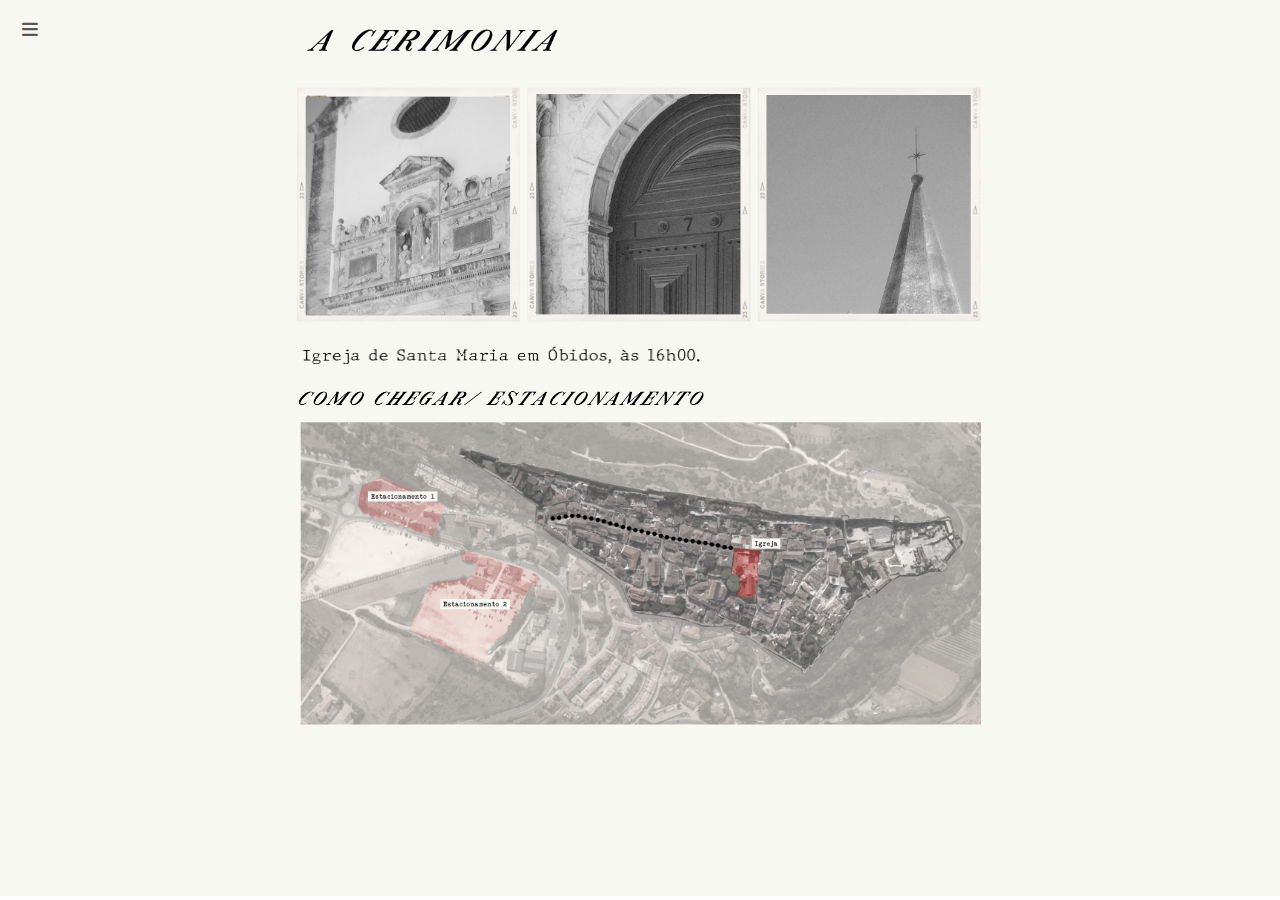
==== cerimonia.html @ 0377df5d "fix html" ====
<!DOCTYPE html>
<html lang="pt-BR">

<head>
    <meta charset="UTF-8">
    <meta name="viewport" content="width=device-width, initial-scale=1.0">
    <title>Casamento Maria e Afonso</title>
    <link rel="stylesheet" href="css/style.css">
    <link rel="preconnect" href="https://fonts.googleapis.com">
    <link rel="preconnect" href="https://fonts.gstatic.com" crossorigin>
    <link
        href="https://fonts.googleapis.com/css2?family=Bodoni+Moda:ital,opsz,wght@0,6..96,400..900;1,6..96,400..900&display=swap"
        rel="stylesheet">
    <link rel="stylesheet" href="https://cdnjs.cloudflare.com/ajax/libs/font-awesome/6.0.0-beta3/css/all.min.css">
</head>

<body>
    <div id="menu-container"></div>
    <script>
        function loadMenu() {
            fetch('menu.html')
                .then(response => response.text())
                .then(data => {
                    document.getElementById('menu-container').innerHTML = data;
                });
        }

        // Chama a função para carregar o menu
        loadMenu();

        // Função para abrir e fechar o menu
        function toggleMenu() {
            var sidebar = document.querySelector(".sidebar");
            sidebar.classList.toggle('open');
            var sidebarMenuIcon = document.querySelector(".sidebar-menu");
            sidebarMenuIcon.classList.toggle('hidden');
        }
    </script>
    <main class="container" style="max-width: 700px;">
        <section class="inicio">
            <div class="imagens-casamento" style="justify-content: left;">
                <div class="cocktail-container" style="max-width: 60%;">
                    <img src="images/cerimonia/title.png" style="height: 60px;" alt="CERIMONIA">
                </div>
                <div class="cocktail-container">
                    <img src="images/cerimonia/banner.png" alt="CASA DAS GAEIRAS">
                </div>
                <a href="https://maps.app.goo.gl/cPDJpxjH6NmcFPxt8" target="_blank">
                    <div class="cocktail-container" style="max-width: 60%;">
                        <img src="images/cerimonia/address.png" alt="MORADA">
                    </div>
                </a>
                <a href="https://maps.app.goo.gl/32hAv3rwcf7EiDCJ9" target="_blank">
                    <div class="cocktail-container" style="max-width: 60%;">
                        <img src="images/cerimonia/como-chegar.png" alt="COMO CHEGAR">
                    </div>
                    <div class="cerimonia-container">
                        <img src="images/cerimonia/estacionamento.png" alt="Estacionamento">
                    </div>
                </a>
            </div>
        </section>
    </main>
</body>

</html>
---- css/style.css ----
body {
    font-family: "Bodoni Moda", serif;
    font-optical-sizing: auto;
    margin: 0;
    padding: 0;
    background-image: url('../images/fundo.jpg');
    background-size: cover;
    background-repeat: no-repeat;
    background-attachment: fixed;
}

.container {
    width: 80%;
    max-width: 1200px;
    margin: 10px auto;
    padding: 0 15px;
}

.inicio {
    text-align: justify;
    margin-bottom: 30px;
}

.imagens-casamento {
    display: flex;
    flex-wrap: wrap;
    justify-content: center;
    gap: 10px;
}

.imagens-casamento img {
    width: 100%;
    height: auto;
    border-radius: 8px;
}

.formulario iframe {
    width: 100%;
    height: 800px;
    border: none;
}

.cerimonia-container {
    display: flex;
    flex-direction: column;
    align-items: center;
}

.cerimonia-container img {
    display: block;
    width: 100%;
    height: auto;
    border-radius: 8px;
}

.cocktail-container {
    display: flex;
    flex-direction: column;
}

.cocktail-container img {
    display: block;
    width: 100%;
    height: auto;
    border-radius: 8px;
}

/* Side Bar*/
.sidebar {
    position: fixed;
    top: 0;
    left: 0;
    height: 100%;
    width: 250px;
    background-color: #333;
    color: #fff;
    padding: 10px;
    opacity: 0;
    visibility: hidden;
    /* Initially hidden */
    transition: opacity 0.3s ease, visibility 0.3s ease;
    /* Smooth fade-in/out */
}

i.sidebar-icon {
    width: 30px;
}

/* Open state */
.sidebar.open {
    opacity: 1;
    visibility: visible;
}

.sidebar-menu.hidden {
    opacity: 0;
    visibility: hidden;
}

/* Button to open the sidebar */
.open-btn {
    font-size: 20px;
    cursor: pointer;
    padding: 20px 20px 0px 20px;
}

/* Rest of the page content */
.content {
    margin-left: 250px;
    padding: 20px;
}

.sidebar a {
    padding: 15px 20px;
    text-decoration: none;
    font-size: 18px;
    color: white;
    display: block;
    transition: 0.3s;
}

.sidebar a.menu-icon {
    cursor: pointer;
    padding: 6px 12px;
    text-decoration: none;
    font-size: 18px;
    color: white;
    display: block;
    transition: 0.3s;
    border-radius: 4px;
    width: 15px
}

.sidebar a.menu-icon:hover {
    padding: 6px 12px;
    text-decoration: none;
    background-color: #575757;
    font-size: 18px;
    color: white;
    display: block;
    transition: 0.3s;
    border-radius: 4px;
    width: 15px
}

.sidebar a:hover {
    background-color: #575757;
    border-radius: 4px;
}

.sidebar-menu {
    margin: 6px 0px 0px 13px;
    display: block;
    position: absolute;
    cursor: pointer;
}

.sidebar-menu .menu-icon {
    padding: 5px 9px;
    text-decoration: none;
    color: #575757;
    font-size: 18px;
    transition: 0.3s;
    border-radius: 4px;
}

.sidebar-menu .menu-icon:hover {
    background-color: #575757;
    color: white;
}


/* Responsividade */
@media (max-width: 768px) {
    .container {
        width: 90%;
    }

    .sidebar-menu {
        position: static;
        margin-top: 16px;
    }

    .imagens-casamento {
        flex-direction: column;
        align-items: center;
    }

    .imagens-casamento img {
        max-width: 90%;
    }

    .cerimonia-container img {
        max-width: 300px;
    }

    .cocktail-container img {
        max-width: 300px;
    }
}
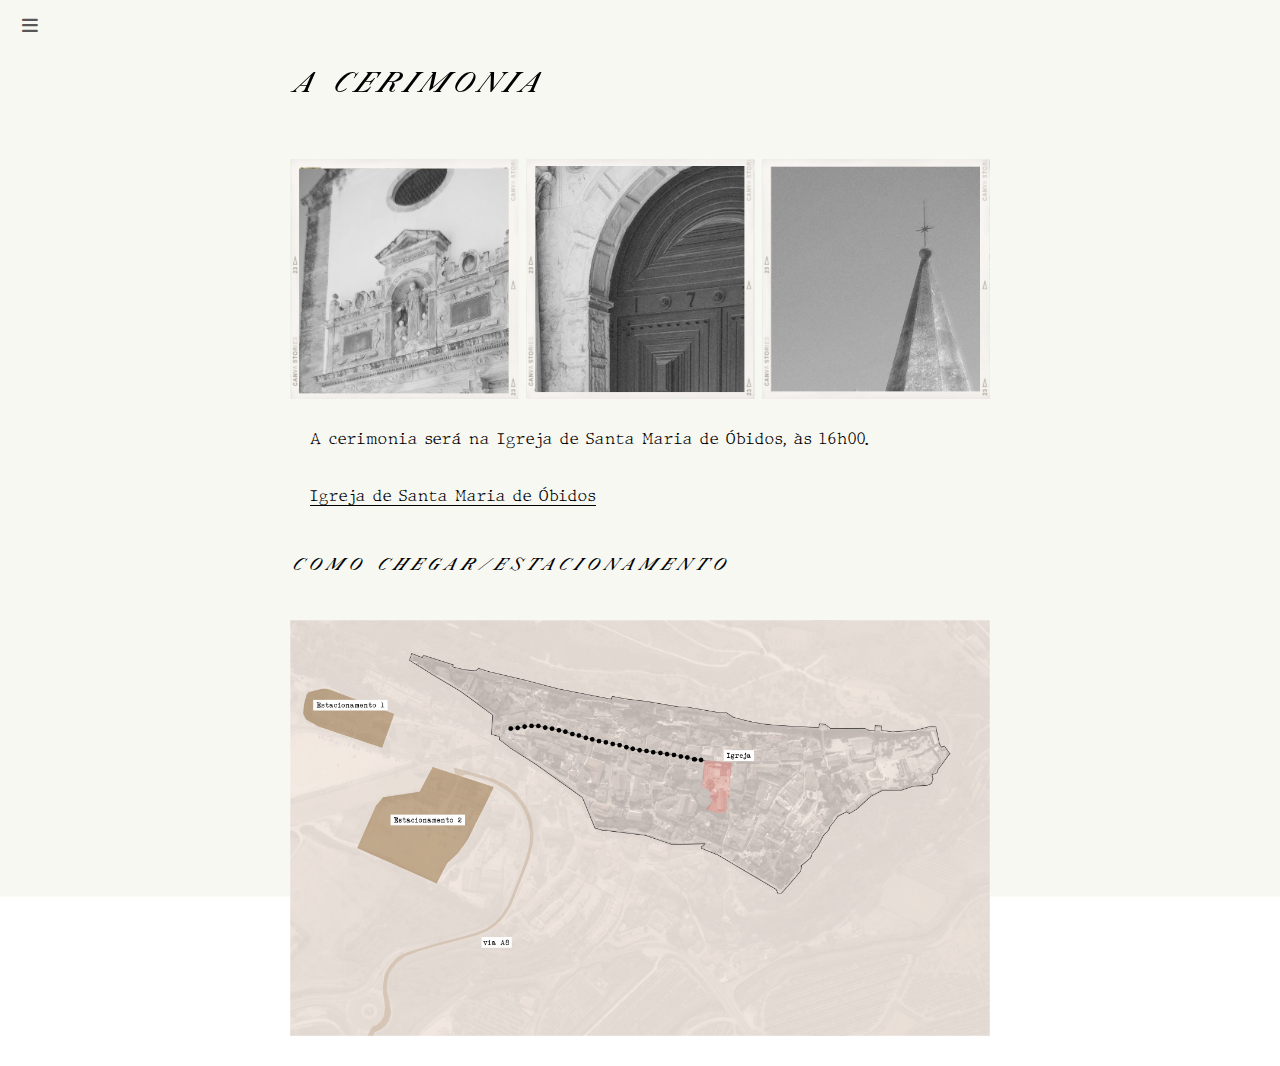
==== commit 95973c63: "Replaced images with text and imported fonts" ====
--- a/cerimonia.html
+++ b/cerimonia.html
@@ -39,24 +39,21 @@
     <main class="container" style="max-width: 700px;">
         <section class="inicio">
             <div class="imagens-casamento" style="justify-content: left;">
-                <div class="cocktail-container" style="max-width: 60%;">
-                    <img src="images/cerimonia/title.png" style="height: 60px;" alt="CERIMONIA">
-                </div>
+                <h2>a cerimonia</h2>
                 <div class="cocktail-container">
                     <img src="images/cerimonia/banner.png" alt="CASA DAS GAEIRAS">
                 </div>
-                <a href="https://maps.app.goo.gl/cPDJpxjH6NmcFPxt8" target="_blank">
-                    <div class="cocktail-container" style="max-width: 60%;">
-                        <img src="images/cerimonia/address.png" alt="MORADA">
-                    </div>
-                </a>
+                <div class="cocktail-container">
+                    <span>A cerimonia será na Igreja de Santa Maria de Óbidos, às 16h00.</span><br>
+                    <a href="https://maps.app.goo.gl/cPDJpxjH6NmcFPxt8" target="_blank">
+                        <span>Igreja de Santa Maria de Óbidos</span>
+                    </a>
+                </div>
+                <h3>como chegar/estacionamento</h3>
                 <a href="https://maps.app.goo.gl/32hAv3rwcf7EiDCJ9" target="_blank">
-                    <div class="cocktail-container" style="max-width: 60%;">
-                        <img src="images/cerimonia/como-chegar.png" alt="COMO CHEGAR">
-                    </div>
-                    <div class="cerimonia-container">
-                        <img src="images/cerimonia/estacionamento.png" alt="Estacionamento">
-                    </div>
+                        <div class="cerimonia-container">
+                            <img src="images/cerimonia/estacionamento.png" alt="Estacionamento">
+                        </div>
                 </a>
             </div>
         </section>
--- a/css/style.css
+++ b/css/style.css
@@ -1,5 +1,44 @@
+@font-face {
+    font-family: 'modern_prestige';
+    src: url('fonts/Modern-Prestige.eot');
+    src: url('fonts/Modern-Prestige.eot?#iefix') format('embedded-opentype'),
+        url('fonts/Modern-Prestige.woff2') format('woff2'),
+        url('fonts/Modern-Prestige.woff') format('woff'),
+        url('fonts/Modern-Prestige.ttf') format('truetype'),
+        url('fonts/Modern-Prestige.svg#modern_prestige') format('svg');
+    font-weight: normal;
+    font-style: normal;
+}
+
+@font-face {
+    font-family: 'jmh_typewriter';
+    src: url('fonts/JMH-Typewriter-Thin.eot');
+    src: url('fonts/JMH-Typewriter-Thin.eot?#iefix') format('embedded-opentype'),
+        url('fonts/JMH-Typewriter-Thin.woff2') format('woff2'),
+        url('fonts/JMH-Typewriter-Thin.woff') format('woff'),
+        url('fonts/JMH-Typewriter-Thin.ttf') format('truetype'),
+        url('fonts/JMH-Typewriter-Thin.svg#jmh_typewriter') format('svg');
+    font-weight: normal;
+    font-style: normal;
+}
+
+h2 {
+    font-family: 'modern_prestige', sans-serif;
+    font-size: 50px;
+    font-weight: 100;
+    letter-spacing: 6px;
+}
+
+h3 {
+    font-family: 'modern_prestige', sans-serif;
+    font-size: 30px;
+    font-weight: 100;
+    letter-spacing: 6px;
+    color: #020202;
+}
+
 body {
-    font-family: "Bodoni Moda", serif;
+    font-family: "modern_prestige", serif;
     font-optical-sizing: auto;
     margin: 0;
     padding: 0;
@@ -16,6 +55,21 @@
     padding: 0 15px;
 }
 
+.container p,
+.container span {
+    color: #020202;
+    font-family: 'jmh_typewriter', sans-serif;
+    letter-spacing: 1px;
+    font-size: 15px;
+    padding: 20px;
+}
+
+.container a {
+    text-decoration: underline solid 1px;
+    text-decoration-color: #020202;
+    text-underline-offset: 4px;
+}
+
 .inicio {
     text-align: justify;
     margin-bottom: 30px;
@@ -31,7 +85,7 @@
 .imagens-casamento img {
     width: 100%;
     height: auto;
-    border-radius: 8px;
+    /* border-radius: 8px; */
 }
 
 .formulario iframe {
@@ -50,7 +104,7 @@
     display: block;
     width: 100%;
     height: auto;
-    border-radius: 8px;
+    /* border-radius: 8px; */
 }
 
 .cocktail-container {
@@ -62,7 +116,7 @@
     display: block;
     width: 100%;
     height: auto;
-    border-radius: 8px;
+    /* border-radius: 8px; */
 }
 
 /* Side Bar*/
@@ -119,6 +173,10 @@
     transition: 0.3s;
 }
 
+.sidebar span {
+    font-size: 30px;
+}
+
 .sidebar a.menu-icon {
     cursor: pointer;
     padding: 6px 12px;
@@ -171,6 +229,17 @@
 
 
 /* Responsividade */
+@media (max-width: 430px) {
+    h2 {
+        font-size: 30px;
+    }
+
+    .container {
+        width: 90%;
+    }
+
+}
+
 @media (max-width: 768px) {
     .container {
         width: 90%;
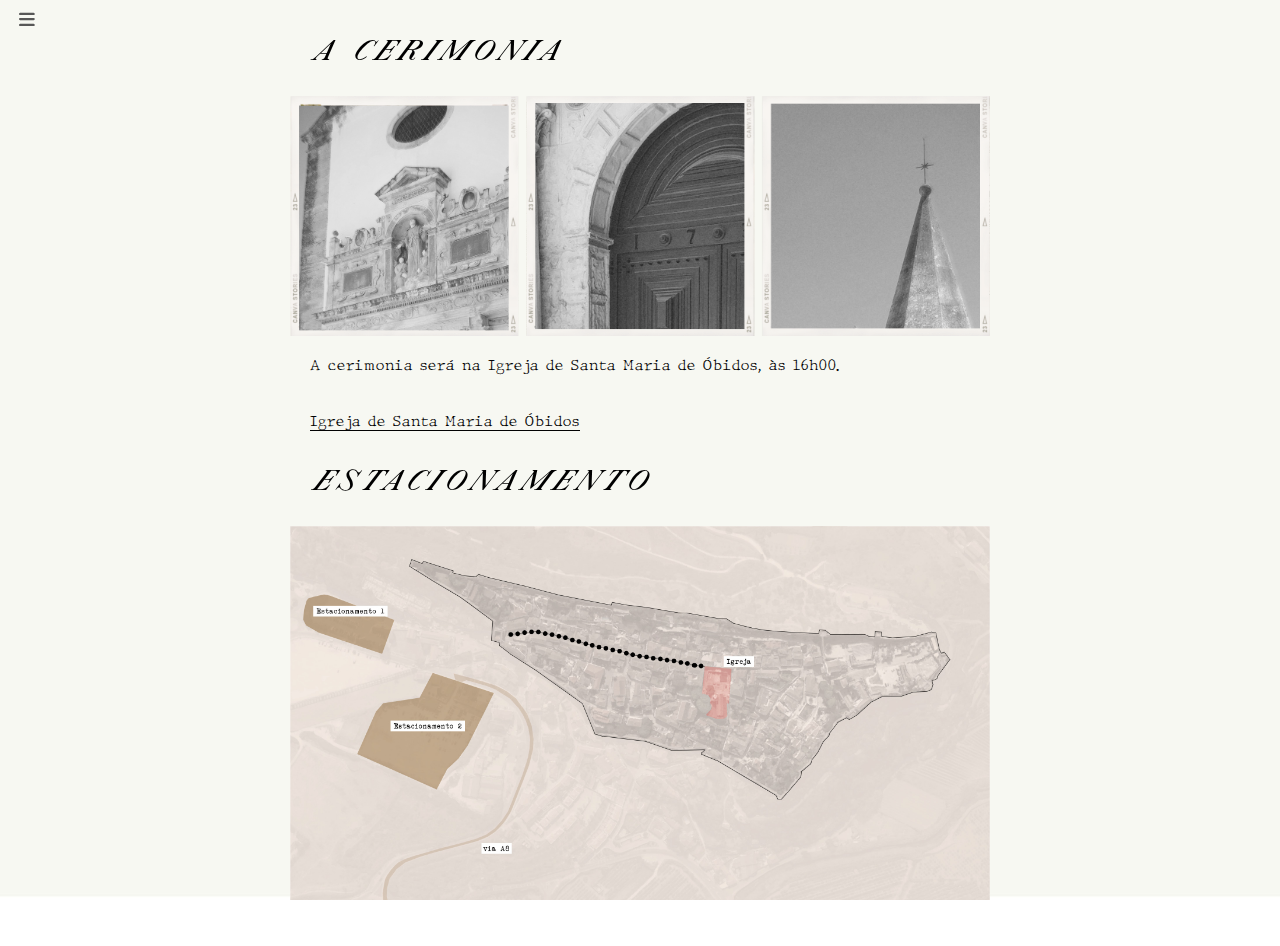
==== commit cc6a603a: "Converted index to text" ====
--- a/cerimonia.html
+++ b/cerimonia.html
@@ -24,11 +24,7 @@
                     document.getElementById('menu-container').innerHTML = data;
                 });
         }
-
-        // Chama a função para carregar o menu
         loadMenu();
-
-        // Função para abrir e fechar o menu
         function toggleMenu() {
             var sidebar = document.querySelector(".sidebar");
             sidebar.classList.toggle('open');
@@ -36,24 +32,22 @@
             sidebarMenuIcon.classList.toggle('hidden');
         }
     </script>
-    <main class="container" style="max-width: 700px;">
-        <section class="inicio">
-            <div class="imagens-casamento" style="justify-content: left;">
+    <main class="container">
+        <section>
+            <div class="sub-container" style="justify-content: left;">
                 <h2>a cerimonia</h2>
-                <div class="cocktail-container">
+                <div class="sub-sub-container">
                     <img src="images/cerimonia/banner.png" alt="CASA DAS GAEIRAS">
                 </div>
-                <div class="cocktail-container">
+                <div class="sub-sub-container">
                     <span>A cerimonia será na Igreja de Santa Maria de Óbidos, às 16h00.</span><br>
                     <a href="https://maps.app.goo.gl/cPDJpxjH6NmcFPxt8" target="_blank">
                         <span>Igreja de Santa Maria de Óbidos</span>
                     </a>
                 </div>
-                <h3>como chegar/estacionamento</h3>
+                <h2>estacionamento</h2>
                 <a href="https://maps.app.goo.gl/32hAv3rwcf7EiDCJ9" target="_blank">
-                        <div class="cerimonia-container">
-                            <img src="images/cerimonia/estacionamento.png" alt="Estacionamento">
-                        </div>
+                        <img src="images/cerimonia/estacionamento.png" alt="Estacionamento">
                 </a>
             </div>
         </section>
--- a/css/style.css
+++ b/css/style.css
@@ -22,37 +22,83 @@
     font-style: normal;
 }
 
-h2 {
-    font-family: 'modern_prestige', sans-serif;
-    font-size: 50px;
-    font-weight: 100;
-    letter-spacing: 6px;
-}
-
-h3 {
-    font-family: 'modern_prestige', sans-serif;
-    font-size: 30px;
-    font-weight: 100;
-    letter-spacing: 6px;
-    color: #020202;
-}
-
+/*Reviewed*/
 body {
-    font-family: "modern_prestige", serif;
-    font-optical-sizing: auto;
-    margin: 0;
-    padding: 0;
     background-image: url('../images/fundo.jpg');
     background-size: cover;
     background-repeat: no-repeat;
     background-attachment: fixed;
 }
 
+/*Reviewed*/
+p {
+    font-family: "jmh_typewriter", serif;
+    font-size: 12px;
+}
+
+h2 {
+    font-family: "modern_prestige", serif;
+    margin: 20px;
+    font-size: 50px;
+    font-weight: 100;
+    letter-spacing: 6px;
+}
+
+label {
+    font-family: "modern_prestige", serif;
+    font-size: 30px;
+    letter-spacing: 2px;
+    color: #020202;
+    cursor: pointer;
+}
+
 .container {
-    width: 80%;
-    max-width: 1200px;
-    margin: 10px auto;
-    padding: 0 15px;
+    margin: auto;
+    max-width: 700px;
+    height: 100%;
+}
+
+.image-container {
+    display: flex;
+    flex-direction: column;
+    align-items: center;
+    text-align: center;
+    cursor: pointer;
+    height: calc(100% - 33px);
+}
+
+.image-container img {
+    width: auto;
+    height: 100%
+}
+
+
+@media (min-width: 768px) {
+
+    body,
+    html {
+        height: 100vh;
+        margin: 0;
+        display: flex;
+        justify-content: center;
+        overflow: hidden;
+    }
+
+    .grid-container {
+        display: grid;
+        grid-template-columns: repeat(3, 1fr);
+        grid-template-rows: repeat(2, 1fr);
+        height: 100vh;
+        width: 75vw;
+        box-sizing: border-box;
+        gap: 10px;
+    }
+
+    .grid-item {
+        display: flex;
+        justify-content: center;
+        height: calc(50vh - 25px);
+    }
 }
 
 .container p,
@@ -60,7 +106,7 @@
     color: #020202;
     font-family: 'jmh_typewriter', sans-serif;
     letter-spacing: 1px;
-    font-size: 15px;
+    font-size: 14px;
     padding: 20px;
 }
 
@@ -70,57 +116,48 @@
     text-underline-offset: 4px;
 }
 
-.inicio {
-    text-align: justify;
-    margin-bottom: 30px;
-}
-
-.imagens-casamento {
-    display: flex;
+.grid-container {
+    display: grid;
+    grid-template-columns: repeat(3, 1fr);
+    grid-template-rows: repeat(2, 1fr);
+    height: 100vh;
+    padding: 20px;
+    box-sizing: border-box;
+    gap: 20px;
+    /* height: calc(100vh - 200px); 
+    width: calc(100vw - 200px);   */
+}
+
+.grid-item {
+    max-height: 50vh;
+}
+
+.sub-container {
+    display: table;
     flex-wrap: wrap;
     justify-content: center;
     gap: 10px;
 }
 
-.imagens-casamento img {
+.sub-container img {
     width: 100%;
     height: auto;
-    /* border-radius: 8px; */
-}
-
-.formulario iframe {
-    width: 100%;
-    height: 800px;
-    border: none;
-}
-
-.cerimonia-container {
+}
+
+.sub-sub-container {
     display: flex;
     flex-direction: column;
-    align-items: center;
-}
-
-.cerimonia-container img {
+}
+
+.sub-sub-container img {
     display: block;
     width: 100%;
     height: auto;
-    /* border-radius: 8px; */
-}
-
-.cocktail-container {
-    display: flex;
-    flex-direction: column;
-}
-
-.cocktail-container img {
-    display: block;
-    width: 100%;
-    height: auto;
-    /* border-radius: 8px; */
 }
 
 /* Side Bar*/
 .sidebar {
+    font-family: "modern_prestige", serif;
     position: fixed;
     top: 0;
     left: 0;
@@ -131,37 +168,27 @@
     padding: 10px;
     opacity: 0;
     visibility: hidden;
-    /* Initially hidden */
     transition: opacity 0.3s ease, visibility 0.3s ease;
-    /* Smooth fade-in/out */
 }
 
 i.sidebar-icon {
     width: 30px;
 }
 
-/* Open state */
 .sidebar.open {
     opacity: 1;
     visibility: visible;
 }
 
-.sidebar-menu.hidden {
-    opacity: 0;
-    visibility: hidden;
-}
-
-/* Button to open the sidebar */
 .open-btn {
     font-size: 20px;
     cursor: pointer;
     padding: 20px 20px 0px 20px;
 }
 
-/* Rest of the page content */
-.content {
-    margin-left: 250px;
-    padding: 20px;
+
+.sidebar span {
+    font-size: 30px;
 }
 
 .sidebar a {
@@ -173,9 +200,12 @@
     transition: 0.3s;
 }
 
-.sidebar span {
-    font-size: 30px;
-}
+.sidebar a:hover {
+    background-color: #575757;
+    border-radius: 4px;
+}
+
+
 
 .sidebar a.menu-icon {
     cursor: pointer;
@@ -201,16 +231,22 @@
     width: 15px
 }
 
-.sidebar a:hover {
-    background-color: #575757;
-    border-radius: 4px;
-}
+
 
 .sidebar-menu {
-    margin: 6px 0px 0px 13px;
-    display: block;
-    position: absolute;
-    cursor: pointer;
+    position: fixed;
+    top: 0;
+    left: 0;
+    padding: 10px;
+    /* margin: 6px 0px 0px 13px; */
+    /* display: block; */
+    cursor: pointer;
+    /* position: absolute; */
+}
+
+.sidebar-menu.hidden {
+    opacity: 0;
+    visibility: hidden;
 }
 
 .sidebar-menu .menu-icon {
@@ -229,7 +265,11 @@
 
 
 /* Responsividade */
-@media (max-width: 430px) {
+@media (max-width: 480px) {
+    .grid-container {
+        display: block;
+    }
+
     h2 {
         font-size: 30px;
     }
@@ -238,9 +278,17 @@
         width: 90%;
     }
 
+    .image-container img {
+        width: 100%;
+        height: auto
+    }
 }
 
 @media (max-width: 768px) {
+    .grid-container {
+        display: block;
+    }
+
     .container {
         width: 90%;
     }
@@ -250,20 +298,12 @@
         margin-top: 16px;
     }
 
-    .imagens-casamento {
+    .sub-container {
         flex-direction: column;
         align-items: center;
     }
 
-    .imagens-casamento img {
-        max-width: 90%;
-    }
-
     .cerimonia-container img {
         max-width: 300px;
     }
-
-    .cocktail-container img {
-        max-width: 300px;
-    }
 }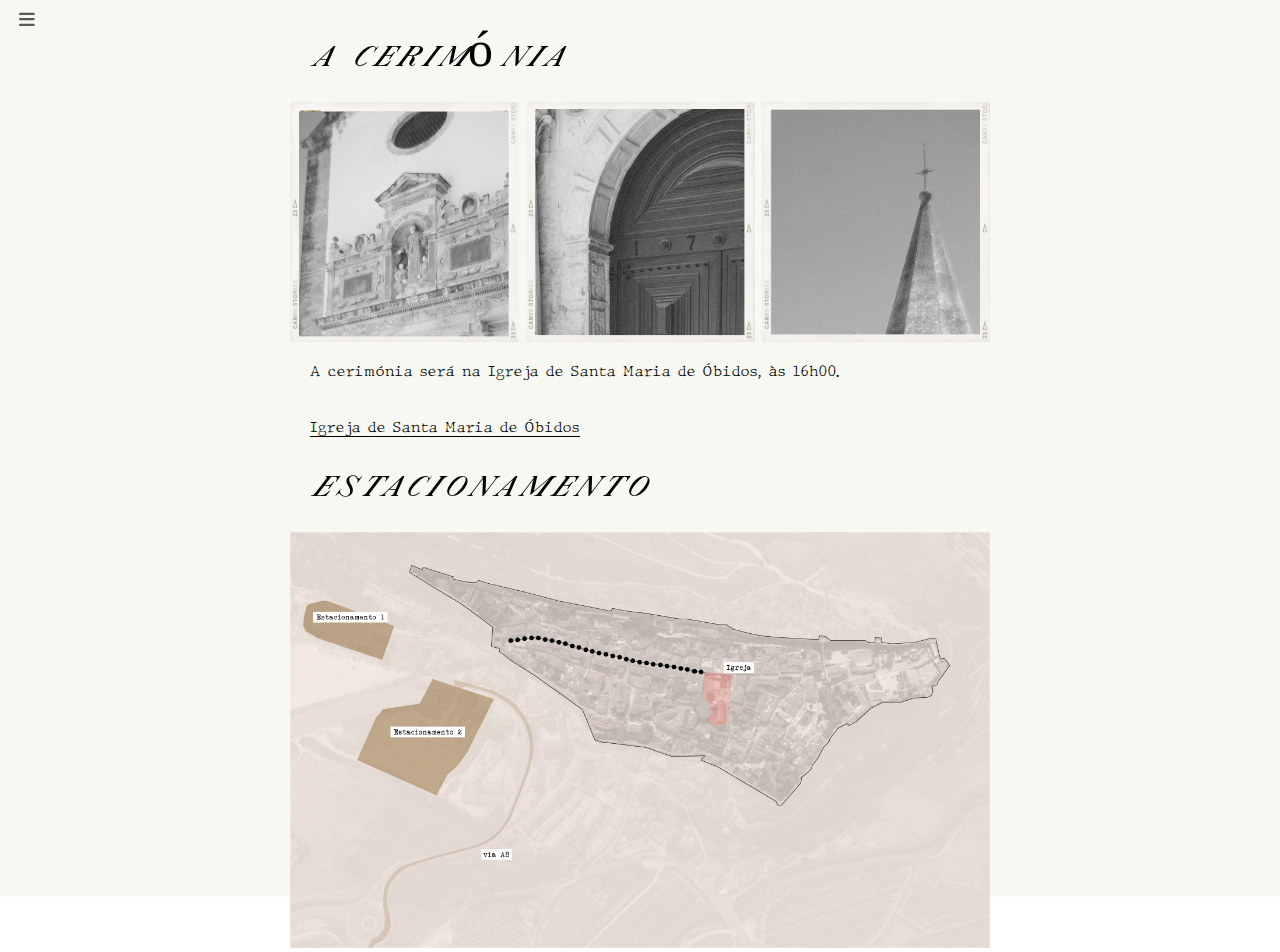
==== commit 4fbe3404: "Added form to confirmation page" ====
--- a/cerimonia.html
+++ b/cerimonia.html
@@ -35,12 +35,12 @@
     <main class="container">
         <section>
             <div class="sub-container" style="justify-content: left;">
-                <h2>a cerimonia</h2>
+                <h2>a cerimónia</h2>
                 <div class="sub-sub-container">
                     <img src="images/cerimonia/banner.png" alt="CASA DAS GAEIRAS">
                 </div>
                 <div class="sub-sub-container">
-                    <span>A cerimonia será na Igreja de Santa Maria de Óbidos, às 16h00.</span><br>
+                    <span>A cerimónia será na Igreja de Santa Maria de Óbidos, às 16h00.</span><br>
                     <a href="https://maps.app.goo.gl/cPDJpxjH6NmcFPxt8" target="_blank">
                         <span>Igreja de Santa Maria de Óbidos</span>
                     </a>
--- a/css/style.css
+++ b/css/style.css
@@ -44,6 +44,13 @@
     letter-spacing: 6px;
 }
 
+h3 {
+    font-family: "jmh_typewriter", serif;
+    font-size: 20px;
+    font-weight: 100;
+    letter-spacing: 3px;
+}
+
 label {
     font-family: "modern_prestige", serif;
     font-size: 30px;
@@ -81,7 +88,7 @@
         margin: 0;
         display: flex;
         justify-content: center;
-        overflow: hidden;
+        /* overflow: hidden; */
     }
 
     .grid-container {
@@ -99,6 +106,10 @@
         justify-content: center;
         height: calc(50vh - 25px);
     }
+
+    .grid-item a {
+        text-decoration: none;
+    }
 }
 
 .container p,
@@ -124,12 +135,34 @@
     padding: 20px;
     box-sizing: border-box;
     gap: 20px;
-    /* height: calc(100vh - 200px); 
-    width: calc(100vw - 200px);   */
-}
-
-.grid-item {
-    max-height: 50vh;
+}
+
+.hotel-container {
+    display: flex;
+    flex-direction: column;
+    gap: 20px;
+    height: 90%;
+}
+
+.hotel {
+    max-height: 25vh;
+    display: flex;
+    gap: 20px;
+}
+
+.hotel img {
+    width: 40%;
+    height: auto;
+    object-fit: contain;
+    border-radius: 8px;
+}
+
+div#WIX_ADS {
+    display: none  !important;;
+}
+
+.hotel-info p{
+    padding: 0px;
 }
 
 .sub-container {
@@ -157,7 +190,7 @@
 
 /* Side Bar*/
 .sidebar {
-    font-family: "modern_prestige", serif;
+    font-family: "Bodoni Moda", serif;
     position: fixed;
     top: 0;
     left: 0;
@@ -188,7 +221,7 @@
 
 
 .sidebar span {
-    font-size: 30px;
+    font-size: 18px;
 }
 
 .sidebar a {
@@ -230,8 +263,6 @@
     border-radius: 4px;
     width: 15px
 }
-
-
 
 .sidebar-menu {
     position: fixed;
@@ -273,6 +304,10 @@
     h2 {
         font-size: 30px;
     }
+    
+    h3 {
+        font-size: 14px;
+    }
 
     .container {
         width: 90%;
@@ -282,6 +317,9 @@
         width: 100%;
         height: auto
     }
+    .hotel-info p{
+        font-size: 10px;
+    }
 }
 
 @media (max-width: 768px) {
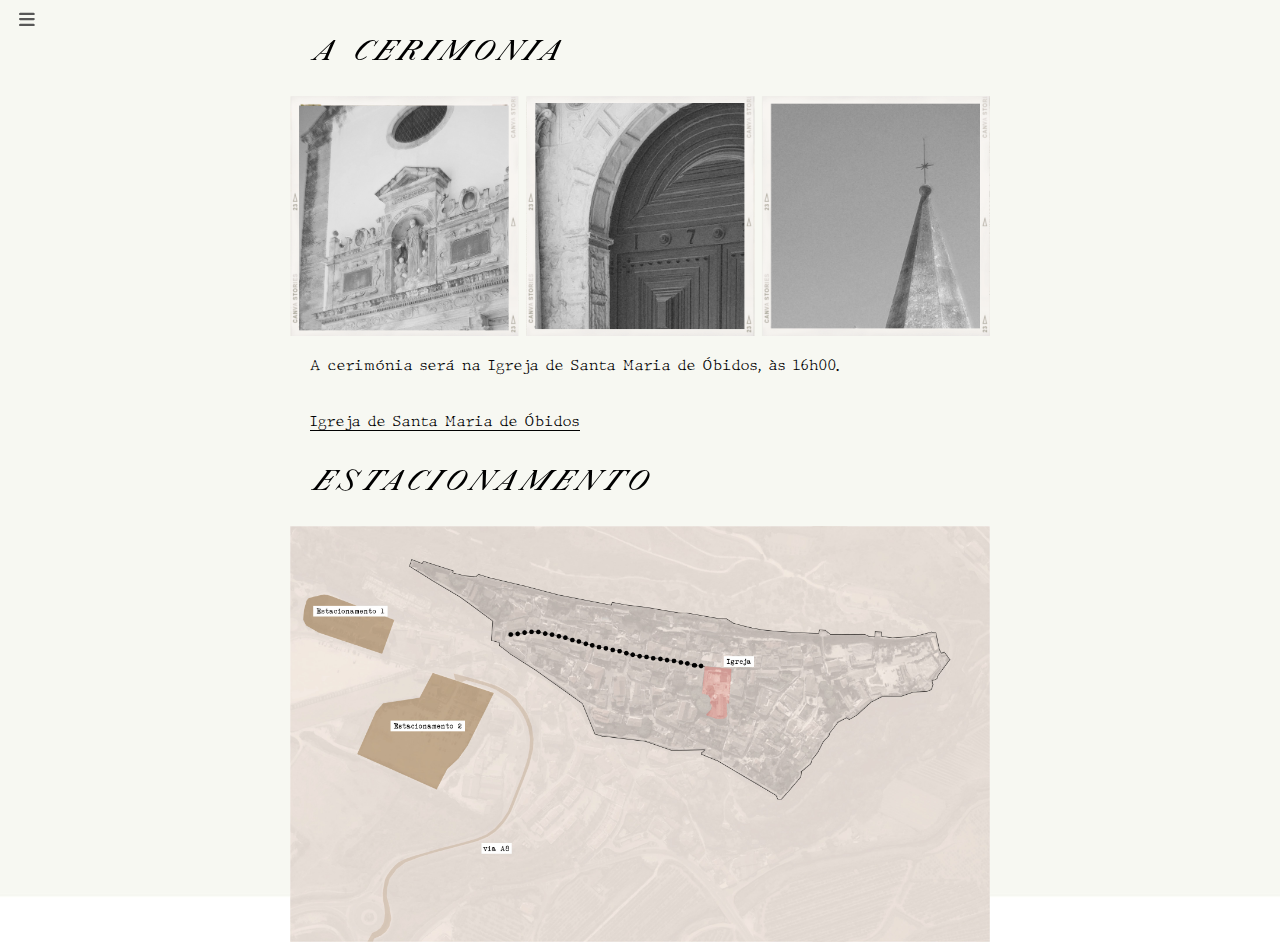
==== commit c3974e00: "Fixed button style" ====
--- a/cerimonia.html
+++ b/cerimonia.html
@@ -35,7 +35,7 @@
     <main class="container">
         <section>
             <div class="sub-container" style="justify-content: left;">
-                <h2>a cerimónia</h2>
+                <h2>a cerimonia</h2>
                 <div class="sub-sub-container">
                     <img src="images/cerimonia/banner.png" alt="CASA DAS GAEIRAS">
                 </div>
--- a/css/style.css
+++ b/css/style.css
@@ -59,6 +59,36 @@
     cursor: pointer;
 }
 
+form label{
+    font-family: "jmh_typewriter", serif;
+    font-size: 14px;
+    letter-spacing: 2px;
+    color: #020202;
+    cursor: pointer;
+    display: inline-flex;
+    width: 80px;
+}
+form div{
+    padding: 4px;
+}
+form textarea {
+    width: 100%; 
+    min-height: 40px; 
+    margin-top: 2px;
+}
+
+form fieldset {
+    border: none;
+}
+form fieldset:disabled {
+    opacity: 0.5;
+}
+
+form button {
+  background-color: #575757 !important;
+  color: white;
+  border-radius: 4px;
+}
 .container {
     margin: auto;
     max-width: 700px;
@@ -81,7 +111,6 @@
 
 
 @media (min-width: 768px) {
-
     body,
     html {
         height: 100vh;
@@ -109,6 +138,10 @@
 
     .grid-item a {
         text-decoration: none;
+    }
+
+    form {
+        min-width: 768px
     }
 }
 
@@ -297,6 +330,7 @@
 
 /* Responsividade */
 @media (max-width: 480px) {
+
     .grid-container {
         display: block;
     }
@@ -323,6 +357,7 @@
 }
 
 @media (max-width: 768px) {
+    
     .grid-container {
         display: block;
     }
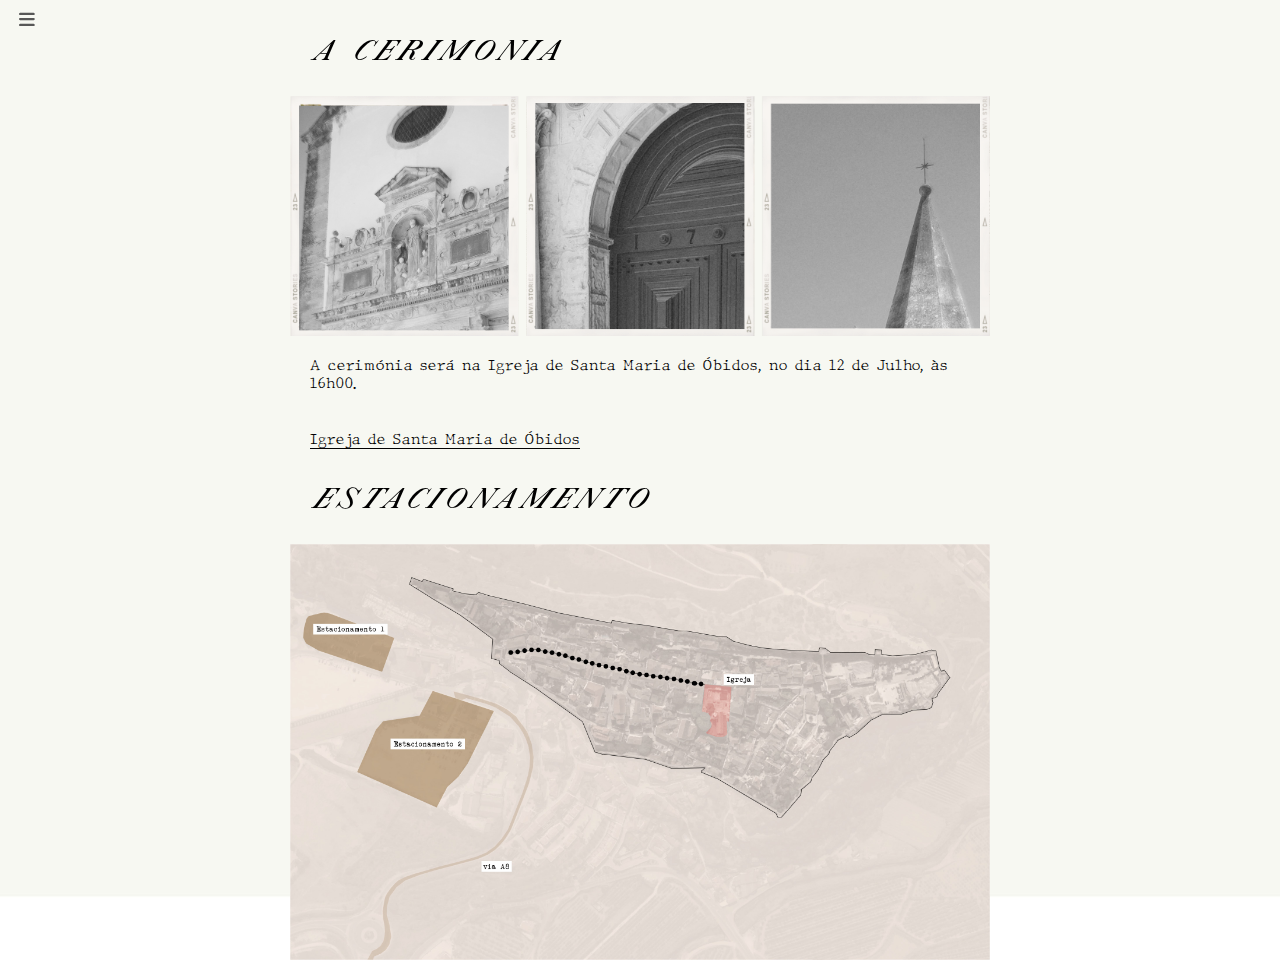
==== commit 834515e6: "fixes" ====
--- a/cerimonia.html
+++ b/cerimonia.html
@@ -40,7 +40,7 @@
                     <img src="images/cerimonia/banner.png" alt="CASA DAS GAEIRAS">
                 </div>
                 <div class="sub-sub-container">
-                    <span>A cerimónia será na Igreja de Santa Maria de Óbidos, às 16h00.</span><br>
+                    <span>A cerimónia será na Igreja de Santa Maria de Óbidos, no dia 12 de Julho, às 16h00.</span><br>
                     <a href="https://maps.app.goo.gl/cPDJpxjH6NmcFPxt8" target="_blank">
                         <span>Igreja de Santa Maria de Óbidos</span>
                     </a>
--- a/css/style.css
+++ b/css/style.css
@@ -22,6 +22,9 @@
     font-style: normal;
 }
 
+html{
+    scroll-behavior: smooth;
+}
 /*Reviewed*/
 body {
     background-image: url('../images/fundo.jpg');
@@ -68,6 +71,9 @@
     display: inline-flex;
     width: 80px;
 }
+form input{
+    width: 200px;
+}
 form div{
     padding: 4px;
 }
@@ -107,6 +113,19 @@
 .image-container img {
     width: auto;
     height: 100%
+}
+
+.grid-item {
+    transition: transform 0.3s ease, box-shadow 0.3s ease;
+}
+
+.grid-item:hover {
+    transform: scale(1.05); /* Aumenta ligeiramente o tamanho */
+    cursor: pointer; /* Altera o cursor para indicar que é clicável */
+}
+
+.grid-item a {
+    display: block; /* Garante que toda a área do grid-item seja clicável */
 }
 
 
